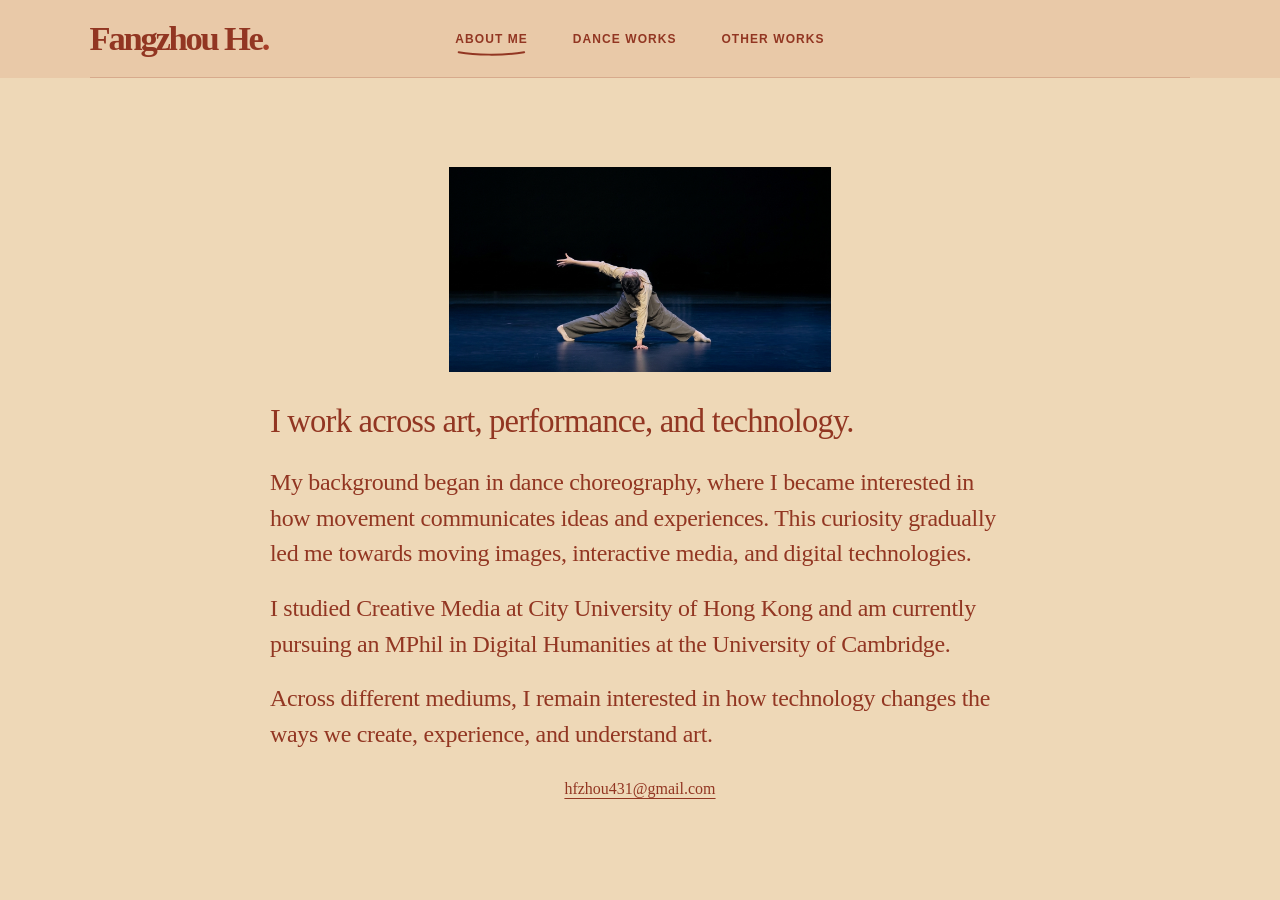
==== about/index.html @ 8761317e "Publish Fangzhou He portfolio" ====
<!doctype html>
<html lang="en" data-type="service">
<head>
  <meta charset="utf-8">
  <meta name="viewport" content="width=device-width, initial-scale=1">
  <meta name="theme-color" content="#eed8b7">
  <meta name="page-type" content="service">
  <meta name="site-kind" content="other">
  <title>About Me · Fangzhou He</title>
  <meta name="description" content="Fangzhou He works across art, performance, and technology.">
  <meta property="og:title" content="About Me · Fangzhou He">
  <meta property="og:description" content="Fangzhou He works across art, performance, and technology.">
  <meta property="og:image" content="https://hfzhou431-bot.github.io/assets/about.jpg">
  <meta property="og:type" content="website">
  <link rel="icon" href="/assets/mark.svg" type="image/svg+xml">
  <link rel="stylesheet" href="/style.css?v=0110caad4578">
  <script defer src="/interaction/site.js?v=73bfaeef91ff"></script>



</head>
<body>
<div id="route-flow"><div class="route-document" data-route-view="about">
  <a class="skip" href="#main">Skip to content</a>
  <span id="top"></span>
  <header class="site-header">
    <div class="wrap header-inner">
      <a class="wordmark" href="/" data-section aria-label="Fangzhou He home">Fangzhou He<span>.</span></a>
      <nav aria-label="Main navigation">
        <a href="/about/" data-section aria-current="page"><span class="nav-label">About Me<svg class="nav-underline" viewBox="0 0 100 6" preserveAspectRatio="none" aria-hidden="true" focusable="false">
  <path d="M1 1.5 C25 4.8 66 5.8 99 1.5" pathLength="1" vector-effect="non-scaling-stroke"/>
</svg></span></a><a href="/my-work/" data-section ><span class="nav-label">Dance Works<svg class="nav-underline" viewBox="0 0 100 6" preserveAspectRatio="none" aria-hidden="true" focusable="false">
  <path d="M1 1.5 C25 4.8 66 5.8 99 1.5" pathLength="1" vector-effect="non-scaling-stroke"/>
</svg></span></a><a href="/other-works/" data-section ><span class="nav-label">Other Works<svg class="nav-underline" viewBox="0 0 100 6" preserveAspectRatio="none" aria-hidden="true" focusable="false">
  <path d="M1 1.5 C25 4.8 66 5.8 99 1.5" pathLength="1" vector-effect="non-scaling-stroke"/>
</svg></span></a>
      </nav>
    </div>
  </header>
  <main id="main" tabindex="-1">
    <section class="wrap about" aria-label="About Me" data-enter>
      <img src="/assets/about.jpg" alt="Fangzhou He" width="1408" height="752" fetchpriority="high">
      <div class="prose">
        <p class="lede">I work across art, performance, and technology.</p>
        <p>My background began in dance choreography, where I became interested in how movement communicates ideas and experiences. This curiosity gradually led me towards moving images, interactive media, and digital technologies.</p><p>I studied Creative Media at City University of Hong Kong and am currently pursuing an MPhil in Digital Humanities at the University of Cambridge.</p><p>Across different mediums, I remain interested in how technology changes the ways we create, experience, and understand art.</p>
      </div>
      <address class="about-contact"><a href="mailto:hfzhou431@gmail.com">hfzhou431@gmail.com</a></address>
    </section></main>

</div></div>
</body>
</html>
---- style.css ----
:root {
  --paper: #eed8b7;
  --ink: #923622;
  --brick: #a63e28;
  --light: #ffecd0;
  --header-height: 78px;
  --edge: clamp(24px, 7vw, 120px);
  --serif: "Baskerville", "Palatino Linotype", "Book Antiqua", Georgia, serif;
  --sans: Arial, Helvetica, sans-serif;
  --ease: cubic-bezier(.2,.7,.3,1);
  color-scheme: light;
}
*, *::before, *::after { box-sizing: border-box; }
html { scroll-behavior: smooth; }
body { margin: 0; background: var(--paper); color: var(--ink); font-family: var(--serif); }
h1, h2, p { margin: 0; }
a { color: inherit; text-decoration: none; }
img, video { display: block; max-width: 100%; }
::selection { background: var(--ink); color: var(--light); }
:focus-visible { outline: 2px solid currentColor; outline-offset: 5px; }
main[tabindex="-1"]:focus { outline: none; }
.wrap { width: min(calc(100% - 2 * var(--edge)), 1440px); margin-inline: auto; }
.micro { font: 700 .73rem/1.35 var(--sans); letter-spacing: .115em; text-transform: uppercase; }
.skip { position: absolute; z-index: 10; top: 8px; left: var(--edge); padding: 12px; background: var(--light); transform: translateY(-160%); }
.skip:focus { transform: translateY(0); }
#top { display: block; }
.site-header { background: #e9c9a8; }
[data-route-view="about"] .site-header, [data-route-view="other"] .site-header { position: sticky; top: 0; z-index: 2; }
.header-inner { min-height: var(--header-height); display: grid; grid-template-columns: 1fr auto 1fr; align-items: center; gap: 32px; border-bottom: 1px solid #92362235; }
.wordmark { display: inline-flex; align-items: center; min-height: 44px; justify-self: start; font-size: clamp(1.55rem, 2.7vw, 2.35rem); font-weight: 700; letter-spacing: -.065em; white-space: nowrap; }
.wordmark span, .period { color: var(--brick); }
.site-header nav { display: flex; align-items: center; gap: clamp(16px, 3.5vw, 56px); }
.site-header nav a { display: inline-flex; align-items: center; min-height: 44px; gap: 7px; font: 700 .75rem var(--sans); letter-spacing: .09em; text-transform: uppercase; white-space: nowrap; }
.site-header nav .nav-label { position: relative; }
.site-header nav .nav-underline {
  position: absolute;
  inset: calc(100% + 5px) auto auto 4%;
  width: 92%;
  height: 5px;
  overflow: visible;
  pointer-events: none;
}
.nav-underline path {
  fill: none;
  stroke: currentColor;
  stroke-width: 2px;
  stroke-linecap: round;
  stroke-dasharray: 1 1;
  stroke-dashoffset: 1;
  transition: stroke-dashoffset 400ms ease-out;
}
.site-header nav a:is(:hover, :focus-visible, [aria-current="page"]) .nav-underline path { stroke-dashoffset: 0; }
.route-layer:not(.route-layer--outgoing) nav a[aria-current="page"] .nav-underline path { animation: nav-draw 400ms ease-out both; }
.route-layer--outgoing nav a[aria-current="page"] .nav-underline path { animation: nav-retract 400ms ease-out both; }
@keyframes nav-draw { from { stroke-dashoffset: 1; } to { stroke-dashoffset: 0; } }
@keyframes nav-retract { from { stroke-dashoffset: 0; } to { stroke-dashoffset: 1; } }
.arrow { display: inline-block; font-family: var(--sans); font-weight: 400; transition: transform .3s var(--ease); }
a:hover .arrow, a:focus-visible .arrow { transform: translate(3px,-3px); }
[data-route-view="work"], [data-route-view="other"] {
  --work-collapse-ease: 500ms cubic-bezier(.22, 1, .36, 1);
  display: flex;
  flex-direction: column;
  height: 100dvh;
  overflow: hidden;
}
[data-route-view="work"] main, [data-route-view="other"] main {
  display: flex;
  flex-direction: column;
  flex: 1;
  min-height: 0;
}
.work-intro {
  --work-title-size: clamp(4.9rem, 11vw, 11.6rem);
  flex-shrink: 0;
  padding-block: clamp(16px, 2.25vw, 42px) clamp(18px, 2.55vw, 46px);
  transition: padding-block var(--work-collapse-ease);
}
.work-intro h1 { font-size: var(--work-title-size); text-transform: none; overflow-wrap: anywhere; transition: font-size var(--work-collapse-ease); }
.intro-details {
  margin-block-start: clamp(14px, 2.1vw, 34px);
  transition: margin-block-start var(--work-collapse-ease);
}
.work-intro .lede {
  min-height: 2lh;
  font-size: clamp(1.068rem, 2.067vw, 1.998rem);
  line-height: 1.4;
  transition: font-size var(--work-collapse-ease);
}
.work-intro[data-collapsed] { padding-block: clamp(8px, 1.15vw, 22px); }
.work-intro[data-collapsed] h1 { font-size: calc(.7 * var(--work-title-size)); }
.work-intro[data-collapsed] .intro-details { margin-block-start: clamp(6px, .9vw, 14px); }
.work-intro[data-collapsed] .lede { font-size: clamp(1rem, 1.86vw, 1.8rem); }
.work-intro-copy p + p { margin-block-start: .45em; }
.work-gallery {
  --gallery-edge: 4.5vw;
  flex: 1;
  width: calc(100% - 2 * var(--gallery-edge));
  min-height: 0;
  margin-inline: auto;
  overflow: hidden auto;
  overflow-anchor: none;
  overscroll-behavior: contain;
}
.work-gallery:focus-visible { outline-offset: -3px; }
/* Leave a short scroll step if every card fits in the expanded viewport. */
.work-gallery-track { min-height: calc(100% + 8px); }
.route-layer--outgoing .work-gallery { overflow-y: hidden; }
.kicker { display: flex; align-items: center; gap: 10px; }
.dot { width: 7px; height: 7px; border-radius: 50%; background: var(--brick); }
h1, h2 { font-weight: 400; }
h1 { font-size: clamp(4.9rem, 11vw, 11.6rem); line-height: .93; letter-spacing: -.069em; }
.lede { font-size: clamp(1.55rem, 3vw, 2.9rem); line-height: 1.17; letter-spacing: -.025em; }
.text-link:hover, .footer-link:hover { text-decoration: underline; text-underline-offset: 5px; }
.work-strip { display: grid; align-items: center; position: relative; isolation: isolate; overflow: hidden; min-height: clamp(185px, 17vw, 285px); color: var(--light); background: #432824; border-bottom: 1px solid #f7dfbd47; }
.work-strip:focus-visible { outline: 3px solid #301812; outline-offset: -3px; z-index: 1; }
.work-strip:focus-visible .strip-inner::after { content: ""; position: absolute; inset: 3px; border: 3px solid var(--light); pointer-events: none; }
.work-strip img, .work-strip::after { position: absolute; z-index: -1; inset: 0; width: 100%; height: 100%; }
.work-strip img { object-fit: cover; object-position: center 48%; filter: saturate(.78); transition: transform .75s var(--ease), filter .5s var(--ease); }
.work-strip[href="/work/convex/"] img { object-position: center 26%; }
.work-strip[href="/work/after-the-spring-equinox/"] img { object-position: center 77%; }
.work-strip::after { content: ""; background: linear-gradient(90deg, #28120fe0, #31141073 58%, #28120f94); }
.work-strip:hover img, .work-strip:focus-visible img { transform: scale(1.035); filter: saturate(.96); }
.strip-inner {
  --strip-gap: clamp(10px, 2.5vw, 22px);
  --strip-arrow-size: 48px;
  display: flex; justify-content: space-between; align-items: center; gap: var(--strip-gap); padding-block: 32px;
  container-type: inline-size;
}
.strip-copy {
  font-size: clamp(1.1rem, 3.6cqi, 3.4rem);
  line-height: 1.05;
  letter-spacing: -.045em;
  overflow-wrap: anywhere;
}
.strip-project { flex: 1; min-width: 0; }
.strip-project-meta { margin-top: 8px; text-transform: none; }
.strip-end { flex: none; }
.strip-end .arrow { display: grid; place-items: center; width: var(--strip-arrow-size); height: var(--strip-arrow-size); border: 1px solid #ffecd09e; border-radius: 50%; font-size: 1.3rem; }
.work-strip:hover .arrow, .work-strip:focus-visible .arrow { background: var(--light); color: var(--ink); }
.closing { padding-block: clamp(24px, 4vw, 56px); }
.closing .kicker { font-size: .67rem; }
.closing h2 { margin-top: 7px; font-size: clamp(1.7rem, 4.15vw, 4.05rem); line-height: .98; letter-spacing: -.045em; overflow-wrap: anywhere; }
.closing .arrow { font-size: .5em; vertical-align: .23em; }
.closing:has(.next-title--cinematic) { container-type: inline-size; }
.closing h2.next-title--cinematic { font-size: min(4.05rem, calc(100cqi / 26)); white-space: nowrap; }
.footer { border-top: 1px solid #92362258; min-height: 79px; display: grid; grid-template-columns: 1fr auto 1fr; align-items: center; gap: 0 16px; }
.footer-link { display: inline-flex; align-items: center; min-height: 44px; gap: 9px; }
.footer-email { text-transform: none; }
.footer > :last-child { justify-self: end; }
.detail-intro { padding-block: clamp(30px, 4vw, 60px) 0; container-type: inline-size; }
.back { display: inline-flex; align-items: center; min-height: 44px; margin-bottom: 24px; }
.detail-intro h1 { font-size: clamp(3.6rem, 8.8vw, 9rem); max-width: 18ch; text-wrap: balance; }
.detail-intro .detail-title--bilingual { max-width: none; line-height: 1.05; }
.detail-intro .detail-title--bilingual:not(.detail-title--long) { font-size: min(clamp(3.6rem, 8.8vw, 9rem), 17cqi); }
.detail-title--bilingual > [lang] { margin-inline-start: .15em; letter-spacing: normal; white-space: nowrap; }
.detail-intro .detail-title--bilingual.detail-title--cinematic { font-size: calc(100cqi / 26); white-space: nowrap; }
.detail-intro .detail-title--long { font-size: clamp(2.7rem, 8.8vw, 3.6rem); }
@media (min-width: 761px) {
  .detail-intro .detail-title--long { font-size: min(8.8vw, 9rem, calc(100cqi / 16)); }
}
.detail-meta { margin-top: 18px; }
.project-institution { font-style: italic; text-transform: none; }
.project-hero { aspect-ratio: 16 / 9; margin-block-start: clamp(20px, 3.5vw, 48px); }
.project-hero .cinematic-window, .project-hero .cinematic-magnet { height: 100%; }
.project-hero img { width: 100%; height: 100%; object-fit: contain; }
.cinematic-window { overflow: clip; }
.project-watch { display: inline-flex; align-items: center; gap: 8px; min-height: 44px; margin-block-start: 20px; }
.project-description { margin-top: clamp(24px, 4vw, 52px); }
.project-description > .micro { margin-bottom: 12px; }
.project-description.prose { max-width: 58ch; }
.prose { font-size: clamp(1.3rem, 2.2vw, 2rem); line-height: 1.35; letter-spacing: -.012em; max-width: 38ch; }
.prose p + p { margin-top: 1em; }
.credits { line-height: 1.35; }
.credits p + p { margin-top: 4px; }
.recognition { font-weight: 700; }
.work-facts { font-size: 1.12rem; line-height: 1.45; }
.project-credits { margin-top: clamp(24px, 4vw, 52px); max-width: 64ch; }
.work-facts h2 { margin: 0 0 8px; }
.work-facts h2:not(:first-child) { margin-top: 22px; }
.film { width: min(calc((100% - 2 * var(--edge)) * .88), 1267px); margin-block: clamp(38px, 6vw, 90px); }
.film h2 { font-size: clamp(2rem, 5vw, 4rem); letter-spacing: -.045em; }
.film p { margin-top: 7px; }
.film-player, .film-placeholder { margin-top: 20px; }
.film-player { position: relative; aspect-ratio: var(--film-ratio); }
.film video { width: 100%; height: 100%; object-fit: contain; background: #241512; }
.film-player video, .screening-stage video, .screening-cloth, .screening-cloth canvas { position: absolute; inset: 0; width: 100%; height: 100%; }
.screening-cloth { pointer-events: none; --surface: var(--paper); --text: var(--ink); }
.film-player[data-cloth] video { opacity: 0; pointer-events: none; }
.film-placeholder { aspect-ratio: 16 / 9; display: grid; place-items: center; border: 1px solid #92362258; }
.screening-actions:not([hidden]), .screening-transport:not([hidden]) { display: flex; align-items: center; gap: 12px; }
.screening-actions { justify-content: end; flex-wrap: wrap; margin-top: 8px; }
.screening-transport { flex: 1; }
.screening-actions button, .screening-header button { min-height: 44px; padding: 0 5px; border: 0; background: none; color: inherit; cursor: pointer; white-space: nowrap; }
.screening-actions button:hover, .screening-header button:hover { text-decoration: underline; text-underline-offset: .25em; }
.screening-actions input { min-width: 0; margin: 0; accent-color: var(--ink); cursor: pointer; }
[data-film-progress] { flex: 1; width: 100%; }
[data-film-volume] { width: clamp(42px, 7vw, 88px); }
.screening-time { font: .75rem var(--sans); font-variant-numeric: tabular-nums; }
.film-dialog {
  width: min(94vw, 1220px);
  max-width: none;
  max-height: 96dvh;
  margin: auto;
  padding: 0;
  border: 1px solid #ffecd033;
  background: #111;
  color: var(--light);
}
.film-dialog::backdrop { background: #100c0ae8; }
html:has(.film-dialog[open]) { overflow: hidden; }
.screening-header { display: flex; align-items: center; justify-content: space-between; gap: 14px; padding-inline: clamp(12px, 2.2vw, 28px); }
.screening-header p { margin: 0; }
.screening-stage { position: relative; aspect-ratio: var(--film-ratio); max-height: calc(96dvh - 46px); overflow: hidden; }
@media (max-width: 680px) {
  .screening-actions { gap: 0 10px; }
  .screening-transport:not([hidden]) { flex-basis: 100%; gap: 0 8px; }
}
.film + .closing { padding-top: 0; }
.editorial-gallery {
  display: flex;
  flex-direction: column;
  gap: clamp(44px, 7vw, 106px);
  margin-block: clamp(40px, 7vw, 108px);
}
.editorial-gallery figure { margin: 0; width: 76%; }
.editorial-gallery figure:nth-child(2) { width: 58%; align-self: end; }
.editorial-gallery figure:nth-child(3) { width: 83%; align-self: center; }
.editorial-gallery figure:nth-child(4) { width: 64%; margin-inline-start: 8%; }
.editorial-gallery img { width: 100%; height: auto; }
@media (max-width: 600px) {
  .editorial-gallery figure, .editorial-gallery figure:nth-child(3) { width: 96%; }
  .editorial-gallery figure:nth-child(2), .editorial-gallery figure:nth-child(4) { width: 85%; }
}
/* Keep the introduction typography and use a wider measure to fit the portrait above it. */
.about {
  min-height: calc(100svh - var(--header-height));
  display: flex;
  flex-direction: column;
  justify-content: center;
  align-items: center;
  gap: clamp(10px, 1.5svh, 19px);
  padding-block: clamp(10px, 1.5svh, 25px);
}
.about img { width: calc(.85 * min(100%, clamp(230px, 51svh, 450px))); height: auto; margin-block-end: 12px; }
.about .prose { width: min(100%, 740px); max-width: none; text-align: left; font-size: clamp(1.105rem, 1.87vw, 1.7rem); line-height: 1.5; }
.about .lede { font-size: clamp(1.3175rem, 2.55vw, 2.465rem); line-height: 1.5; }
.about .prose p + p { margin-top: .78em; }
.about-contact { text-align: center; font-style: normal; }
.about-contact a { display: inline-flex; align-items: center; min-height: 44px; text-decoration: underline; text-underline-offset: .25em; }

.project-collage {
  position: relative;
  isolation: isolate;
  aspect-ratio: 1794 / 1198;
  margin-block: clamp(26px, 4.5vw, 65px);
}
.collage-tile { position: absolute; margin: 0; }
.collage-tile img { width: 100%; height: auto; }
.collage-tile--main {
  --float-x: 2px; --float-y: -4px; --float-period: 7.6s; --float-phase: -1s;
  left: 28.5%; top: 8.4%; width: 65.8%;
}
.collage-tile--poster {
  --float-x: -3px; --float-y: -5px; --float-period: 5.8s; --float-phase: -2.2s;
  left: 12.4%; top: 12.7%; width: 19.85%;
}
.collage-tile--stall {
  --float-x: 3px; --float-y: -4px; --float-period: 6.8s; --float-phase: -3.4s;
  left: 6.2%; top: 63.1%; width: 32.1%;
}
@media (max-width: 600px) {
  .project-collage { aspect-ratio: 4 / 3; }
  .collage-tile--main { left: 21%; top: 7%; width: 75%; }
  .collage-tile--poster { left: 4%; top: 11%; width: 25%; }
  .collage-tile--stall { left: 4%; top: 57%; width: 43%; }
}
@media (prefers-reduced-motion: no-preference) {
  .collage-float { animation: collage-drift var(--float-period) ease-in-out var(--float-phase) infinite paused; }
  [data-collage-active] .collage-float { animation-play-state: running; }
  @keyframes collage-drift {
    0%, 100% { transform: translate3d(0, 0, 0); }
    50% { transform: translate3d(var(--float-x), var(--float-y), 0); }
  }
}
@media (hover: hover) and (pointer: fine) and (prefers-reduced-motion: no-preference) {
  .collage-tile img { transition: transform 220ms ease-out; }
  .collage-tile img:hover { transform: scale(1.02); }
}

.portfolio-cover {
  position: relative;
  isolation: isolate;
  display: grid;
  place-items: center;
  height: 100dvh;
  overflow: clip;
}
.cover-artwork {
  position: relative;
  width: min(70vw, 61svh, 625px);
  aspect-ratio: 1;
  padding: 0;
  border: 0;
  background: none;
  color: inherit;
  cursor: pointer;
}
.cover-image-surface { position: absolute; inset: 0; filter: brightness(.16); }
.cover-image-surface img { width: 100%; height: 100%; object-fit: contain; pointer-events: none; }
.cover-deformation { position: absolute; inset: 0; width: 100%; height: 100%; visibility: hidden; pointer-events: none; }
.cover-image-surface[data-deforming] .cover-deformation { visibility: visible; }
.cover-image-surface[data-deforming] img { opacity: 0; }
.cover-title {
  position: absolute;
  z-index: 1;
  inset: 0;
  display: grid;
  place-content: center;
  gap: .08em;
  line-height: .95;
  text-align: center;
  white-space: nowrap;
  pointer-events: none;
}
.cover-name { font-size: min(7.225vw, 7.65rem); }
.cover-label { font-size: min(8.925vw, 9.35rem); }
.portfolio-cover[data-cover-stage="artwork"] .cover-title { visibility: hidden; }
.portfolio-cover[data-cover-stage="revealed"] .cover-artwork { transform: scale(.96); opacity: .18; }

html:has([data-route-view]:not([data-route-view=""])) { overscroll-behavior-y: none; }
html.route-turning { overflow: hidden; }
.route-layer { position: fixed; inset: 0; overflow: clip; background: var(--paper); pointer-events: none; }
.route-layer { z-index: 10; will-change: transform; }
.route-layer--outgoing { z-index: 9; }
.route-layer > .route-document { position: absolute; inset-inline: 0; }
.route-layer [data-enter] { animation: none; }
[data-enter] { animation: enter .64s var(--ease) both; }
@keyframes enter { from { opacity: 0; transform: translateY(12px); } to { opacity: 1; transform: translateY(0); } }

@media (max-width: 760px) {
  :root { --header-height: 65px; }
  .header-inner { grid-template-columns: 1fr auto; gap: 16px; }
  .desktop-break { display: none; }
  .work-gallery { --gallery-edge: 18px; }
  .strip-inner { --strip-arrow-size: 39px; }
  .film { width: min(calc(100% - 2 * var(--edge)), 1267px); }
}
@media (max-width: 590px) {
  :root { --header-height: 91px; }
  .header-inner { grid-template-columns: 1fr; gap: 0; justify-items: center; }
  .wordmark { justify-self: center; }
}
@media (max-width: 480px) {
  .footer { grid-template-columns: 1fr 1fr; padding-block: 6px; }
  .footer-email { grid-column: 1 / -1; grid-row: 2; justify-self: center; }
}
@media (max-width: 385px) {
  .site-header nav { gap: 13px; }
  .site-header nav a { letter-spacing: .04em; font-size: .68rem; }
  .work-intro { --work-title-size: 4.2rem; }
}
@media (prefers-reduced-motion: reduce) {
  html { scroll-behavior: auto; }
  *, *::before, *::after { animation: none !important; transition: none !important; }
}
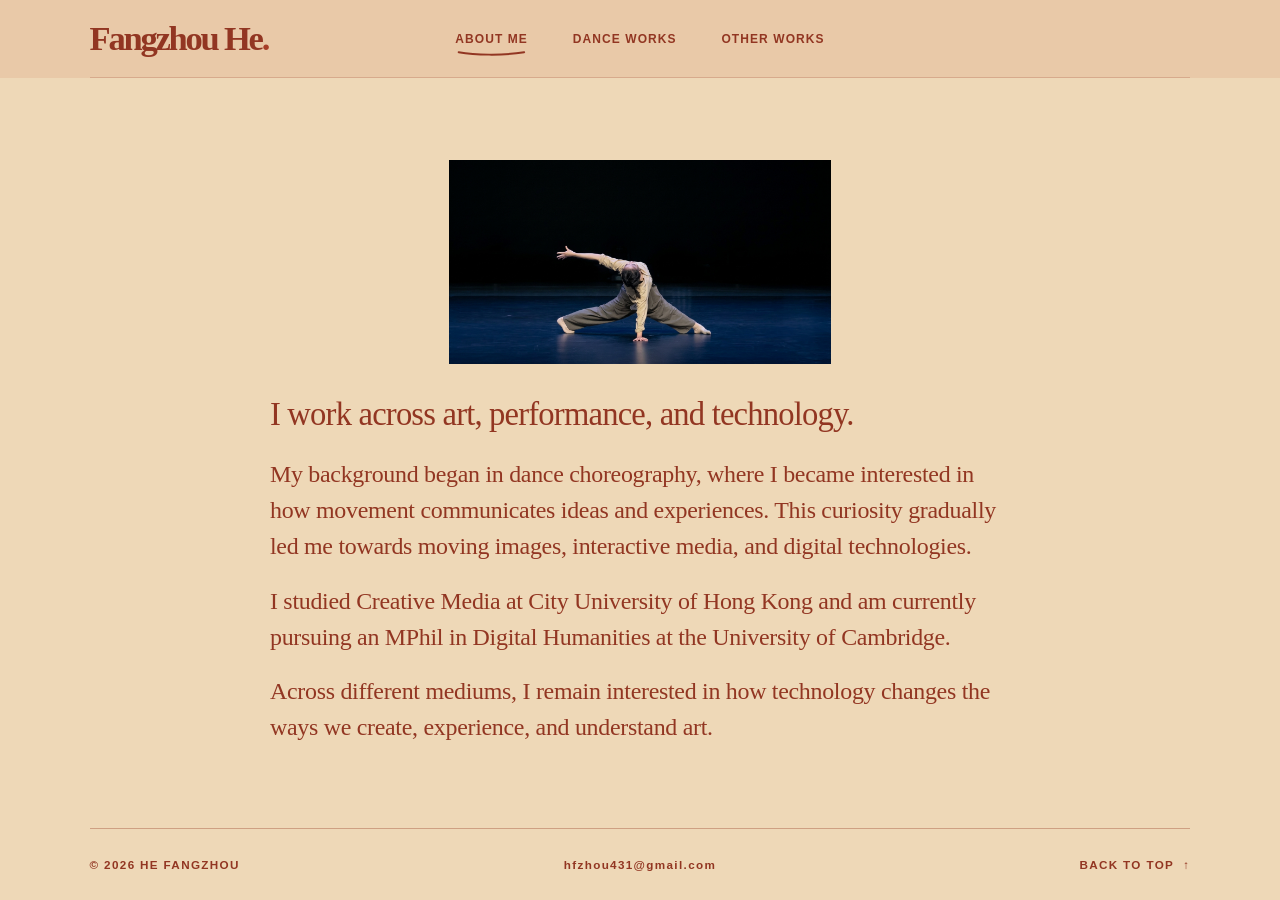
==== commit 585c1fb5: "Update portfolio section footers" ====
--- a/about/index.html
+++ b/about/index.html
@@ -13,8 +13,8 @@
   <meta property="og:image" content="https://hfzhou431-bot.github.io/assets/about.jpg">
   <meta property="og:type" content="website">
   <link rel="icon" href="/assets/mark.svg" type="image/svg+xml">
-  <link rel="stylesheet" href="/style.css?v=0110caad4578">
-  <script defer src="/interaction/site.js?v=73bfaeef91ff"></script>
+  <link rel="stylesheet" href="/style.css?v=ca3fc9e7753d">
+  <script defer src="/interaction/site.js?v=59e218f4f31d"></script>
 
 
 
@@ -44,9 +44,12 @@
         <p class="lede">I work across art, performance, and technology.</p>
         <p>My background began in dance choreography, where I became interested in how movement communicates ideas and experiences. This curiosity gradually led me towards moving images, interactive media, and digital technologies.</p><p>I studied Creative Media at City University of Hong Kong and am currently pursuing an MPhil in Digital Humanities at the University of Cambridge.</p><p>Across different mediums, I remain interested in how technology changes the ways we create, experience, and understand art.</p>
       </div>
-      <address class="about-contact"><a href="mailto:hfzhou431@gmail.com">hfzhou431@gmail.com</a></address>
     </section></main>
-
+  <footer class="wrap footer section-footer">
+    <span class="micro">© 2026 HE FANGZHOU</span>
+    <a class="micro footer-link footer-email" href="mailto:hfzhou431@gmail.com">hfzhou431@gmail.com</a>
+    <a class="micro footer-link" href="#top">Back to top <span aria-hidden="true">↑</span></a>
+  </footer>
 </div></div>
 </body>
 </html>
--- a/style.css
+++ b/style.css
@@ -4,6 +4,7 @@
   --brick: #a63e28;
   --light: #ffecd0;
   --header-height: 78px;
+  --section-footer-height: 72px;
   --edge: clamp(24px, 7vw, 120px);
   --serif: "Baskerville", "Palatino Linotype", "Book Antiqua", Georgia, serif;
   --sans: Arial, Helvetica, sans-serif;
@@ -147,6 +148,8 @@
 .footer-link { display: inline-flex; align-items: center; min-height: 44px; gap: 9px; }
 .footer-email { text-transform: none; }
 .footer > :last-child { justify-self: end; }
+.section-footer { flex-shrink: 0; min-height: var(--section-footer-height); grid-template-columns: minmax(0, 1fr) auto minmax(0, 1fr); }
+.section-footer > :last-child { text-align: right; }
 .detail-intro { padding-block: clamp(30px, 4vw, 60px) 0; container-type: inline-size; }
 .back { display: inline-flex; align-items: center; min-height: 44px; margin-bottom: 24px; }
 .detail-intro h1 { font-size: clamp(3.6rem, 8.8vw, 9rem); max-width: 18ch; text-wrap: balance; }
@@ -233,7 +236,7 @@
 }
 /* Keep the introduction typography and use a wider measure to fit the portrait above it. */
 .about {
-  min-height: calc(100svh - var(--header-height));
+  min-height: calc(100svh - var(--header-height) - var(--section-footer-height));
   display: flex;
   flex-direction: column;
   justify-content: center;
@@ -245,8 +248,6 @@
 .about .prose { width: min(100%, 740px); max-width: none; text-align: left; font-size: clamp(1.105rem, 1.87vw, 1.7rem); line-height: 1.5; }
 .about .lede { font-size: clamp(1.3175rem, 2.55vw, 2.465rem); line-height: 1.5; }
 .about .prose p + p { margin-top: .78em; }
-.about-contact { text-align: center; font-style: normal; }
-.about-contact a { display: inline-flex; align-items: center; min-height: 44px; text-decoration: underline; text-underline-offset: .25em; }
 
 .project-collage {
   position: relative;
@@ -349,10 +350,13 @@
   :root { --header-height: 91px; }
   .header-inner { grid-template-columns: 1fr; gap: 0; justify-items: center; }
   .wordmark { justify-self: center; }
+  .section-footer { width: calc(100% - 20px); column-gap: 6px; }
+  .section-footer .micro { font-size: clamp(.5rem, 2.5vw, .73rem); letter-spacing: .045em; white-space: nowrap; }
+  .section-footer .footer-link { gap: 4px; }
 }
 @media (max-width: 480px) {
-  .footer { grid-template-columns: 1fr 1fr; padding-block: 6px; }
-  .footer-email { grid-column: 1 / -1; grid-row: 2; justify-self: center; }
+  .footer:not(.section-footer) { grid-template-columns: 1fr 1fr; padding-block: 6px; }
+  .footer:not(.section-footer) .footer-email { grid-column: 1 / -1; grid-row: 2; justify-self: center; }
 }
 @media (max-width: 385px) {
   .site-header nav { gap: 13px; }
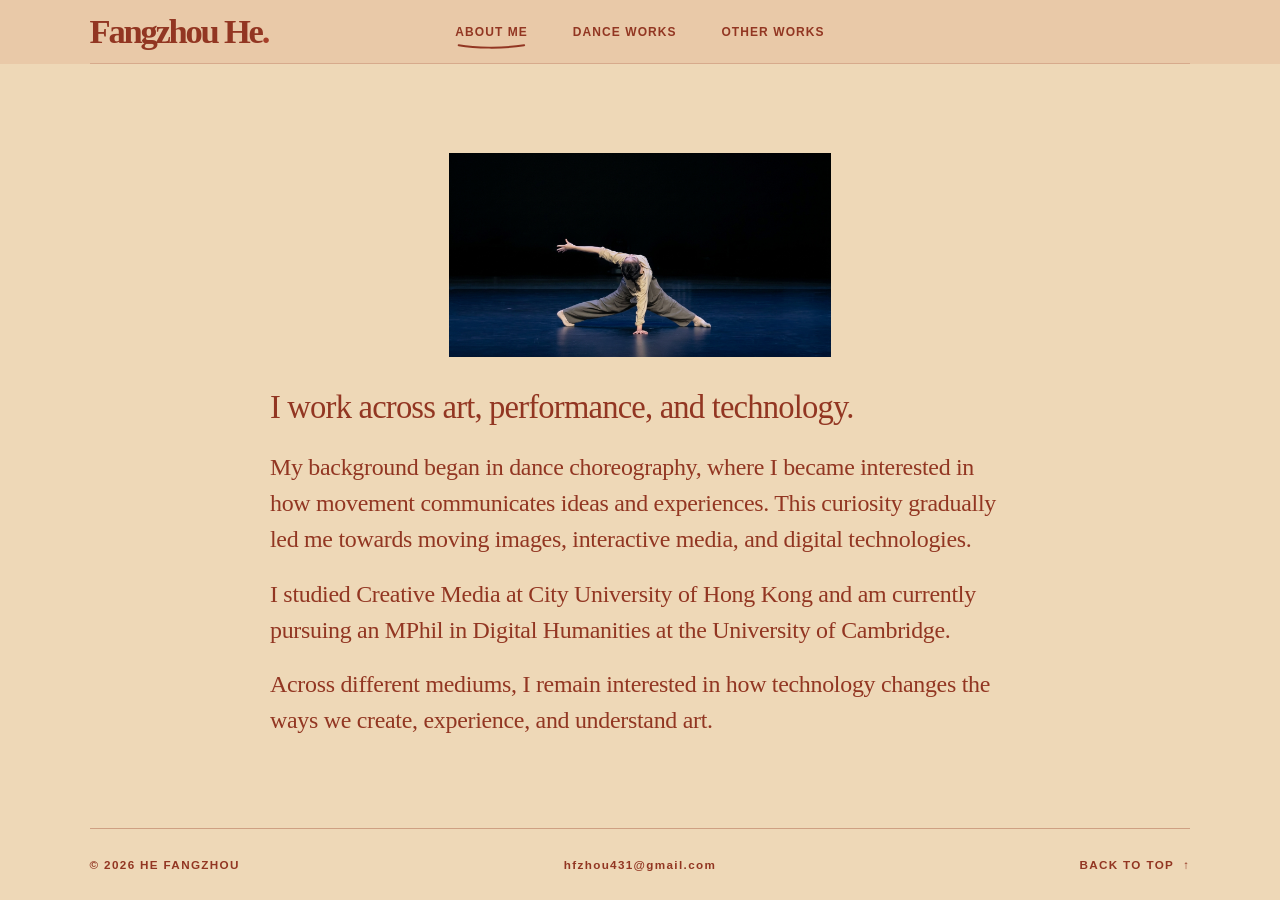
==== commit 580569a2: "Improve mobile layout and inline video playback" ====
--- a/about/index.html
+++ b/about/index.html
@@ -2,7 +2,7 @@
 <html lang="en" data-type="service">
 <head>
   <meta charset="utf-8">
-  <meta name="viewport" content="width=device-width, initial-scale=1">
+  <meta name="viewport" content="width=device-width, initial-scale=1, viewport-fit=cover">
   <meta name="theme-color" content="#eed8b7">
   <meta name="page-type" content="service">
   <meta name="site-kind" content="other">
@@ -13,7 +13,7 @@
   <meta property="og:image" content="https://hfzhou431-bot.github.io/assets/about.jpg">
   <meta property="og:type" content="website">
   <link rel="icon" href="/assets/mark.svg" type="image/svg+xml">
-  <link rel="stylesheet" href="/style.css?v=ca3fc9e7753d">
+  <link rel="stylesheet" href="/style.css?v=8ccb7bf1246c">
   <script defer src="/interaction/site.js?v=59e218f4f31d"></script>
 
 
--- a/style.css
+++ b/style.css
@@ -3,9 +3,12 @@
   --ink: #923622;
   --brick: #a63e28;
   --light: #ffecd0;
-  --header-height: 78px;
+  --header-height: 64px;
   --section-footer-height: 72px;
-  --edge: clamp(24px, 7vw, 120px);
+  --safe-top: env(safe-area-inset-top, 0px);
+  --safe-bottom: env(safe-area-inset-bottom, 0px);
+  --safe-inline: max(env(safe-area-inset-left, 0px), env(safe-area-inset-right, 0px));
+  --edge: max(clamp(24px, 7vw, 120px), var(--safe-inline));
   --serif: "Baskerville", "Palatino Linotype", "Book Antiqua", Georgia, serif;
   --sans: Arial, Helvetica, sans-serif;
   --ease: cubic-bezier(.2,.7,.3,1);
@@ -25,7 +28,7 @@
 .skip { position: absolute; z-index: 10; top: 8px; left: var(--edge); padding: 12px; background: var(--light); transform: translateY(-160%); }
 .skip:focus { transform: translateY(0); }
 #top { display: block; }
-.site-header { background: #e9c9a8; }
+.site-header { background: #e9c9a8; padding-block-start: var(--safe-top); }
 [data-route-view="about"] .site-header, [data-route-view="other"] .site-header { position: sticky; top: 0; z-index: 2; }
 .header-inner { min-height: var(--header-height); display: grid; grid-template-columns: 1fr auto 1fr; align-items: center; gap: 32px; border-bottom: 1px solid #92362235; }
 .wordmark { display: inline-flex; align-items: center; min-height: 44px; justify-self: start; font-size: clamp(1.55rem, 2.7vw, 2.35rem); font-weight: 700; letter-spacing: -.065em; white-space: nowrap; }
@@ -144,12 +147,11 @@
 .closing .arrow { font-size: .5em; vertical-align: .23em; }
 .closing:has(.next-title--cinematic) { container-type: inline-size; }
 .closing h2.next-title--cinematic { font-size: min(4.05rem, calc(100cqi / 26)); white-space: nowrap; }
-.footer { border-top: 1px solid #92362258; min-height: 79px; display: grid; grid-template-columns: 1fr auto 1fr; align-items: center; gap: 0 16px; }
+.footer { border-top: 1px solid #92362258; min-height: calc(79px + var(--safe-bottom)); padding-block-end: var(--safe-bottom); display: grid; grid-template-columns: minmax(0, 1fr) auto minmax(0, 1fr); align-items: center; gap: 0 16px; }
 .footer-link { display: inline-flex; align-items: center; min-height: 44px; gap: 9px; }
 .footer-email { text-transform: none; }
-.footer > :last-child { justify-self: end; }
-.section-footer { flex-shrink: 0; min-height: var(--section-footer-height); grid-template-columns: minmax(0, 1fr) auto minmax(0, 1fr); }
-.section-footer > :last-child { text-align: right; }
+.footer > :last-child { justify-self: end; text-align: right; }
+.section-footer { flex-shrink: 0; min-height: calc(var(--section-footer-height) + var(--safe-bottom)); }
 .detail-intro { padding-block: clamp(30px, 4vw, 60px) 0; container-type: inline-size; }
 .back { display: inline-flex; align-items: center; min-height: 44px; margin-bottom: 24px; }
 .detail-intro h1 { font-size: clamp(3.6rem, 8.8vw, 9rem); max-width: 18ch; text-wrap: balance; }
@@ -188,6 +190,23 @@
 .film video { width: 100%; height: 100%; object-fit: contain; background: #241512; }
 .film-player video, .screening-stage video, .screening-cloth, .screening-cloth canvas { position: absolute; inset: 0; width: 100%; height: 100%; }
 .screening-cloth { pointer-events: none; --surface: var(--paper); --text: var(--ink); }
+.screening-start:not([hidden]) {
+  position: absolute;
+  inset: 50% auto auto 50%;
+  transform: translate(-50%, -50%);
+  display: grid;
+  place-items: center;
+  width: 48px;
+  height: 48px;
+  border: 1px solid var(--light);
+  border-radius: 50%;
+  background: #241512e6;
+  color: var(--light);
+  font: 1rem var(--sans);
+  cursor: pointer;
+}
+.screening-status { text-transform: none; }
+.screening-status a { text-decoration: underline; text-underline-offset: .2em; }
 .film-player[data-cloth] video { opacity: 0; pointer-events: none; }
 .film-placeholder { aspect-ratio: 16 / 9; display: grid; place-items: center; border: 1px solid #92362258; }
 .screening-actions:not([hidden]), .screening-transport:not([hidden]) { display: flex; align-items: center; gap: 12px; }
@@ -236,7 +255,7 @@
 }
 /* Keep the introduction typography and use a wider measure to fit the portrait above it. */
 .about {
-  min-height: calc(100svh - var(--header-height) - var(--section-footer-height));
+  min-height: calc(100dvh - var(--header-height) - var(--section-footer-height) - var(--safe-top) - var(--safe-bottom));
   display: flex;
   flex-direction: column;
   justify-content: center;
@@ -339,29 +358,45 @@
 @keyframes enter { from { opacity: 0; transform: translateY(12px); } to { opacity: 1; transform: translateY(0); } }
 
 @media (max-width: 760px) {
-  :root { --header-height: 65px; }
+  :root { --header-height: 60px; }
   .header-inner { grid-template-columns: 1fr auto; gap: 16px; }
   .desktop-break { display: none; }
   .work-gallery { --gallery-edge: 18px; }
   .strip-inner { --strip-arrow-size: 39px; }
   .film { width: min(calc(100% - 2 * var(--edge)), 1267px); }
+  .detail-intro .detail-title--bilingual.detail-title--cinematic,
+  .closing h2.next-title--cinematic { white-space: normal; }
+  .detail-intro .detail-title--bilingual.detail-title--cinematic { font-size: clamp(2rem, 8vw, 3.6rem); }
+  .detail-title--bilingual.detail-title--cinematic > [lang] { white-space: normal; }
+  .closing h2.next-title--cinematic { font-size: clamp(1.7rem, 4.15vw, 4.05rem); }
 }
 @media (max-width: 590px) {
-  :root { --header-height: 91px; }
+  :root {
+    --header-height: 81px;
+    --section-footer-height: 64px;
+    --edge: max(16px, var(--safe-inline));
+  }
   .header-inner { grid-template-columns: 1fr; gap: 0; justify-items: center; }
-  .wordmark { justify-self: center; }
-  .section-footer { width: calc(100% - 20px); column-gap: 6px; }
-  .section-footer .micro { font-size: clamp(.5rem, 2.5vw, .73rem); letter-spacing: .045em; white-space: nowrap; }
-  .section-footer .footer-link { gap: 4px; }
-}
-@media (max-width: 480px) {
-  .footer:not(.section-footer) { grid-template-columns: 1fr 1fr; padding-block: 6px; }
-  .footer:not(.section-footer) .footer-email { grid-column: 1 / -1; grid-row: 2; justify-self: center; }
+  .wordmark { justify-self: center; min-height: 36px; }
+  .work-intro { --work-title-size: clamp(3.4rem, 11vw, 4.9rem); }
+  .about { gap: clamp(8px, 1.35dvh, 14px); padding-block: 10px; }
+  .about img { width: min(76%, clamp(178px, 34dvh, 300px)); margin-block-end: 0; }
+  .about .prose { font-size: clamp(1rem, 4.15vw, 1.105rem); line-height: 1.35; }
+  .about .lede { font-size: clamp(1.14rem, 4.7vw, 1.3175rem); line-height: 1.3; }
+  .about .prose p + p { margin-top: .6em; }
+  .footer { min-height: calc(var(--section-footer-height) + var(--safe-bottom)); column-gap: 8px; }
+  .footer .micro { font-size: .675rem; letter-spacing: .06em; }
+  .footer-link { gap: 5px; }
+}
+@media (max-width: 450px) {
+  .footer { grid-template-columns: 1fr 1fr; grid-template-rows: minmax(31px, auto) minmax(31px, auto); }
+  .footer > :last-child { grid-column: 2; grid-row: 1; }
+  .footer-link { min-height: 31px; }
+  .footer-email { grid-column: 1 / -1; grid-row: 2; justify-self: center; }
 }
 @media (max-width: 385px) {
   .site-header nav { gap: 13px; }
   .site-header nav a { letter-spacing: .04em; font-size: .68rem; }
-  .work-intro { --work-title-size: 4.2rem; }
 }
 @media (prefers-reduced-motion: reduce) {
   html { scroll-behavior: auto; }
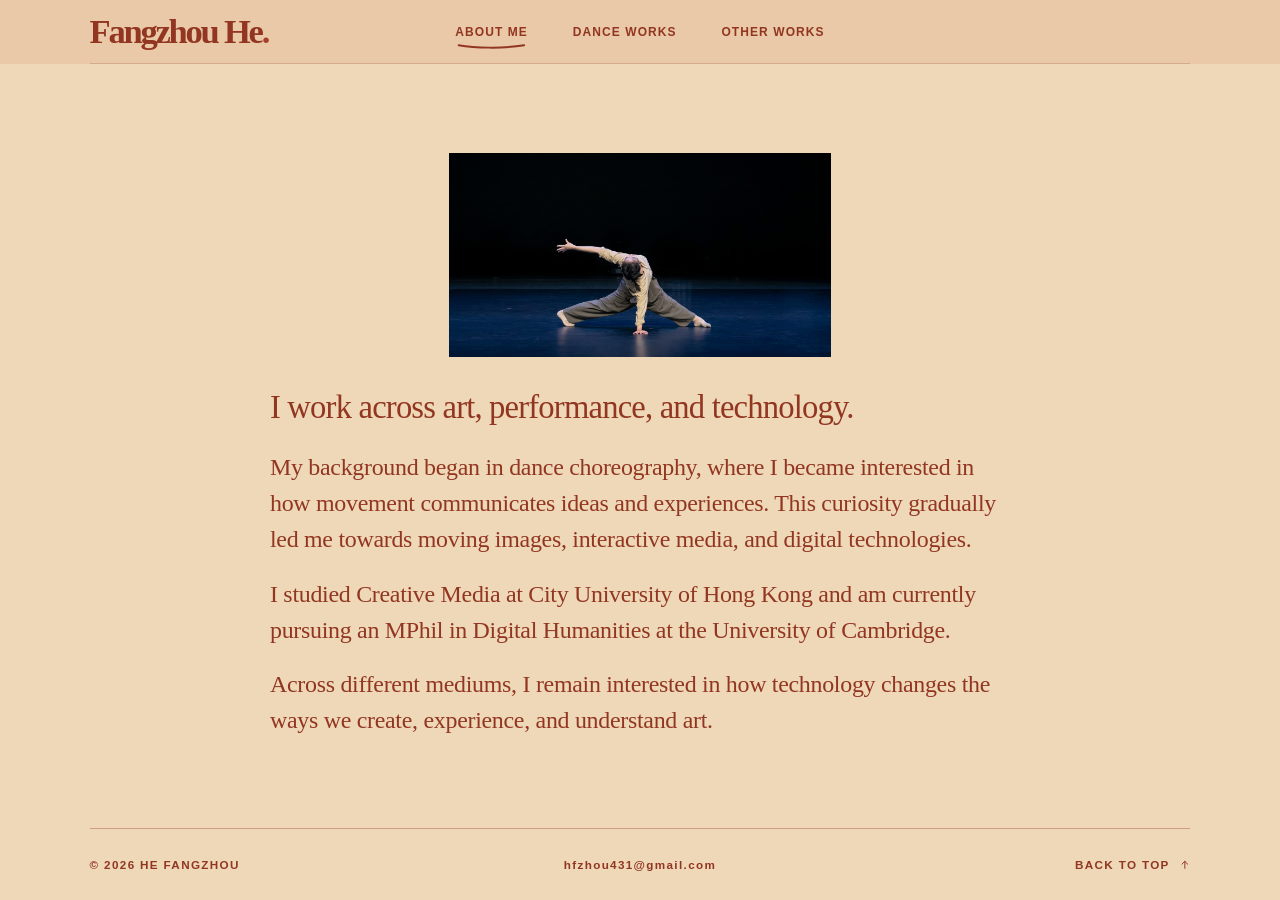
==== commit 131398ca: "Publish updated interactive portfolio cover" ====
--- a/about/index.html
+++ b/about/index.html
@@ -10,14 +10,14 @@
   <meta name="description" content="Fangzhou He works across art, performance, and technology.">
   <meta property="og:title" content="About Me · Fangzhou He">
   <meta property="og:description" content="Fangzhou He works across art, performance, and technology.">
-  <meta property="og:image" content="https://hfzhou431-bot.github.io/assets/about.jpg">
+  <meta property="og:image" content="https://fangzhou-he-movement-works.adaptablejuniper.chatgpt.site/assets/about.jpg">
   <meta property="og:type" content="website">
   <link rel="icon" href="/assets/mark.svg" type="image/svg+xml">
-  <link rel="stylesheet" href="/style.css?v=8ccb7bf1246c">
-  <script defer src="/interaction/site.js?v=59e218f4f31d"></script>
-
-
-
+  <link rel="stylesheet" href="/style.css?v=7cea9eae8b4f">
+  <script defer src="/interaction/site.js?v=ac9a3c60ce64"></script>
+  
+  
+  
 </head>
 <body>
 <div id="route-flow"><div class="route-document" data-route-view="about">
@@ -38,7 +38,7 @@
     </div>
   </header>
   <main id="main" tabindex="-1">
-    <section class="wrap about" aria-label="About Me" data-enter>
+    <section class="wrap about" aria-label="About Me">
       <img src="/assets/about.jpg" alt="Fangzhou He" width="1408" height="752" fetchpriority="high">
       <div class="prose">
         <p class="lede">I work across art, performance, and technology.</p>
@@ -48,8 +48,8 @@
   <footer class="wrap footer section-footer">
     <span class="micro">© 2026 HE FANGZHOU</span>
     <a class="micro footer-link footer-email" href="mailto:hfzhou431@gmail.com">hfzhou431@gmail.com</a>
-    <a class="micro footer-link" href="#top">Back to top <span aria-hidden="true">↑</span></a>
+    <a class="micro footer-link" href="#top">Back to top <span class="arrow" aria-hidden="true"><svg viewBox="0 0 20 20" fill="none" stroke="currentColor" stroke-width="1.65" stroke-linecap="round" stroke-linejoin="round" focusable="false"><path d="M10 16V4 M5 9l5-5 5 5"/></svg></span></a>
   </footer>
 </div></div>
 </body>
-</html>
+</html>
--- a/style.css
+++ b/style.css
@@ -58,7 +58,8 @@
 .route-layer--outgoing nav a[aria-current="page"] .nav-underline path { animation: nav-retract 400ms ease-out both; }
 @keyframes nav-draw { from { stroke-dashoffset: 1; } to { stroke-dashoffset: 0; } }
 @keyframes nav-retract { from { stroke-dashoffset: 0; } to { stroke-dashoffset: 1; } }
-.arrow { display: inline-block; font-family: var(--sans); font-weight: 400; transition: transform .3s var(--ease); }
+.arrow { display: inline-block; vertical-align: -.1em; transition: transform .3s var(--ease); }
+.arrow svg { display: block; width: 1em; height: 1em; }
 a:hover .arrow, a:focus-visible .arrow { transform: translate(3px,-3px); }
 [data-route-view="work"], [data-route-view="other"] {
   --work-collapse-ease: 500ms cubic-bezier(.22, 1, .36, 1);
@@ -126,7 +127,6 @@
 .work-strip:hover img, .work-strip:focus-visible img { transform: scale(1.035); filter: saturate(.96); }
 .strip-inner {
   --strip-gap: clamp(10px, 2.5vw, 22px);
-  --strip-arrow-size: 48px;
   display: flex; justify-content: space-between; align-items: center; gap: var(--strip-gap); padding-block: 32px;
   container-type: inline-size;
 }
@@ -139,7 +139,7 @@
 .strip-project { flex: 1; min-width: 0; }
 .strip-project-meta { margin-top: 8px; text-transform: none; }
 .strip-end { flex: none; }
-.strip-end .arrow { display: grid; place-items: center; width: var(--strip-arrow-size); height: var(--strip-arrow-size); border: 1px solid #ffecd09e; border-radius: 50%; font-size: 1.3rem; }
+.strip-end .arrow { display: grid; place-items: center; width: 48px; height: 48px; border: 1px solid #ffecd09e; border-radius: 50%; font-size: 1.3rem; }
 .work-strip:hover .arrow, .work-strip:focus-visible .arrow { background: var(--light); color: var(--ink); }
 .closing { padding-block: clamp(24px, 4vw, 56px); }
 .closing .kicker { font-size: .67rem; }
@@ -185,26 +185,12 @@
 .film { width: min(calc((100% - 2 * var(--edge)) * .88), 1267px); margin-block: clamp(38px, 6vw, 90px); }
 .film h2 { font-size: clamp(2rem, 5vw, 4rem); letter-spacing: -.045em; }
 .film p { margin-top: 7px; }
+.film-note { font-size: .875rem; opacity: .8; }
 .film-player, .film-placeholder { margin-top: 20px; }
 .film-player { position: relative; aspect-ratio: var(--film-ratio); }
 .film video { width: 100%; height: 100%; object-fit: contain; background: #241512; }
 .film-player video, .screening-stage video, .screening-cloth, .screening-cloth canvas { position: absolute; inset: 0; width: 100%; height: 100%; }
 .screening-cloth { pointer-events: none; --surface: var(--paper); --text: var(--ink); }
-.screening-start:not([hidden]) {
-  position: absolute;
-  inset: 50% auto auto 50%;
-  transform: translate(-50%, -50%);
-  display: grid;
-  place-items: center;
-  width: 48px;
-  height: 48px;
-  border: 1px solid var(--light);
-  border-radius: 50%;
-  background: #241512e6;
-  color: var(--light);
-  font: 1rem var(--sans);
-  cursor: pointer;
-}
 .screening-status { text-transform: none; }
 .screening-status a { text-decoration: underline; text-underline-offset: .2em; }
 .film-player[data-cloth] video { opacity: 0; pointer-events: none; }
@@ -217,6 +203,9 @@
 .screening-actions input { min-width: 0; margin: 0; accent-color: var(--ink); cursor: pointer; }
 [data-film-progress] { flex: 1; width: 100%; }
 [data-film-volume] { width: clamp(42px, 7vw, 88px); }
+@media (pointer: coarse), (hover: none) {
+  .screening-actions [data-film-volume] { display: none; }
+}
 .screening-time { font: .75rem var(--sans); font-variant-numeric: tabular-nums; }
 .film-dialog {
   width: min(94vw, 1220px);
@@ -324,12 +313,13 @@
   background: none;
   color: inherit;
   cursor: pointer;
+  touch-action: pinch-zoom;
 }
 .cover-image-surface { position: absolute; inset: 0; filter: brightness(.16); }
 .cover-image-surface img { width: 100%; height: 100%; object-fit: contain; pointer-events: none; }
-.cover-deformation { position: absolute; inset: 0; width: 100%; height: 100%; visibility: hidden; pointer-events: none; }
-.cover-image-surface[data-deforming] .cover-deformation { visibility: visible; }
-.cover-image-surface[data-deforming] img { opacity: 0; }
+.cover-image-surface canvas { position: absolute; inset: 0; width: 100%; height: 100%; pointer-events: none; visibility: hidden; }
+.cover-image-surface[data-cover-warp] canvas { visibility: visible; }
+.cover-image-surface[data-cover-warp] img { opacity: 0; }
 .cover-title {
   position: absolute;
   z-index: 1;
@@ -350,10 +340,13 @@
 html:has([data-route-view]:not([data-route-view=""])) { overscroll-behavior-y: none; }
 html.route-turning { overflow: hidden; }
 .route-layer { position: fixed; inset: 0; overflow: clip; background: var(--paper); pointer-events: none; }
-.route-layer { z-index: 10; will-change: transform; }
-.route-layer--outgoing { z-index: 9; }
+.route-layer { z-index: 10; }
+.route-layer--outgoing { z-index: 9; will-change: transform, opacity; }
 .route-layer > .route-document { position: absolute; inset-inline: 0; }
 .route-layer [data-enter] { animation: none; }
+.route-turning :is(.work-intro, .work-intro h1, .intro-details, .work-intro .lede) { transition: none; }
+.route-layer--liquid .site-header { visibility: hidden; }
+.liquid-reveal { position: fixed; inset: 0; width: 100%; height: 100%; z-index: 19; pointer-events: none; }
 [data-enter] { animation: enter .64s var(--ease) both; }
 @keyframes enter { from { opacity: 0; transform: translateY(12px); } to { opacity: 1; transform: translateY(0); } }
 
@@ -362,7 +355,6 @@
   .header-inner { grid-template-columns: 1fr auto; gap: 16px; }
   .desktop-break { display: none; }
   .work-gallery { --gallery-edge: 18px; }
-  .strip-inner { --strip-arrow-size: 39px; }
   .film { width: min(calc(100% - 2 * var(--edge)), 1267px); }
   .detail-intro .detail-title--bilingual.detail-title--cinematic,
   .closing h2.next-title--cinematic { white-space: normal; }
